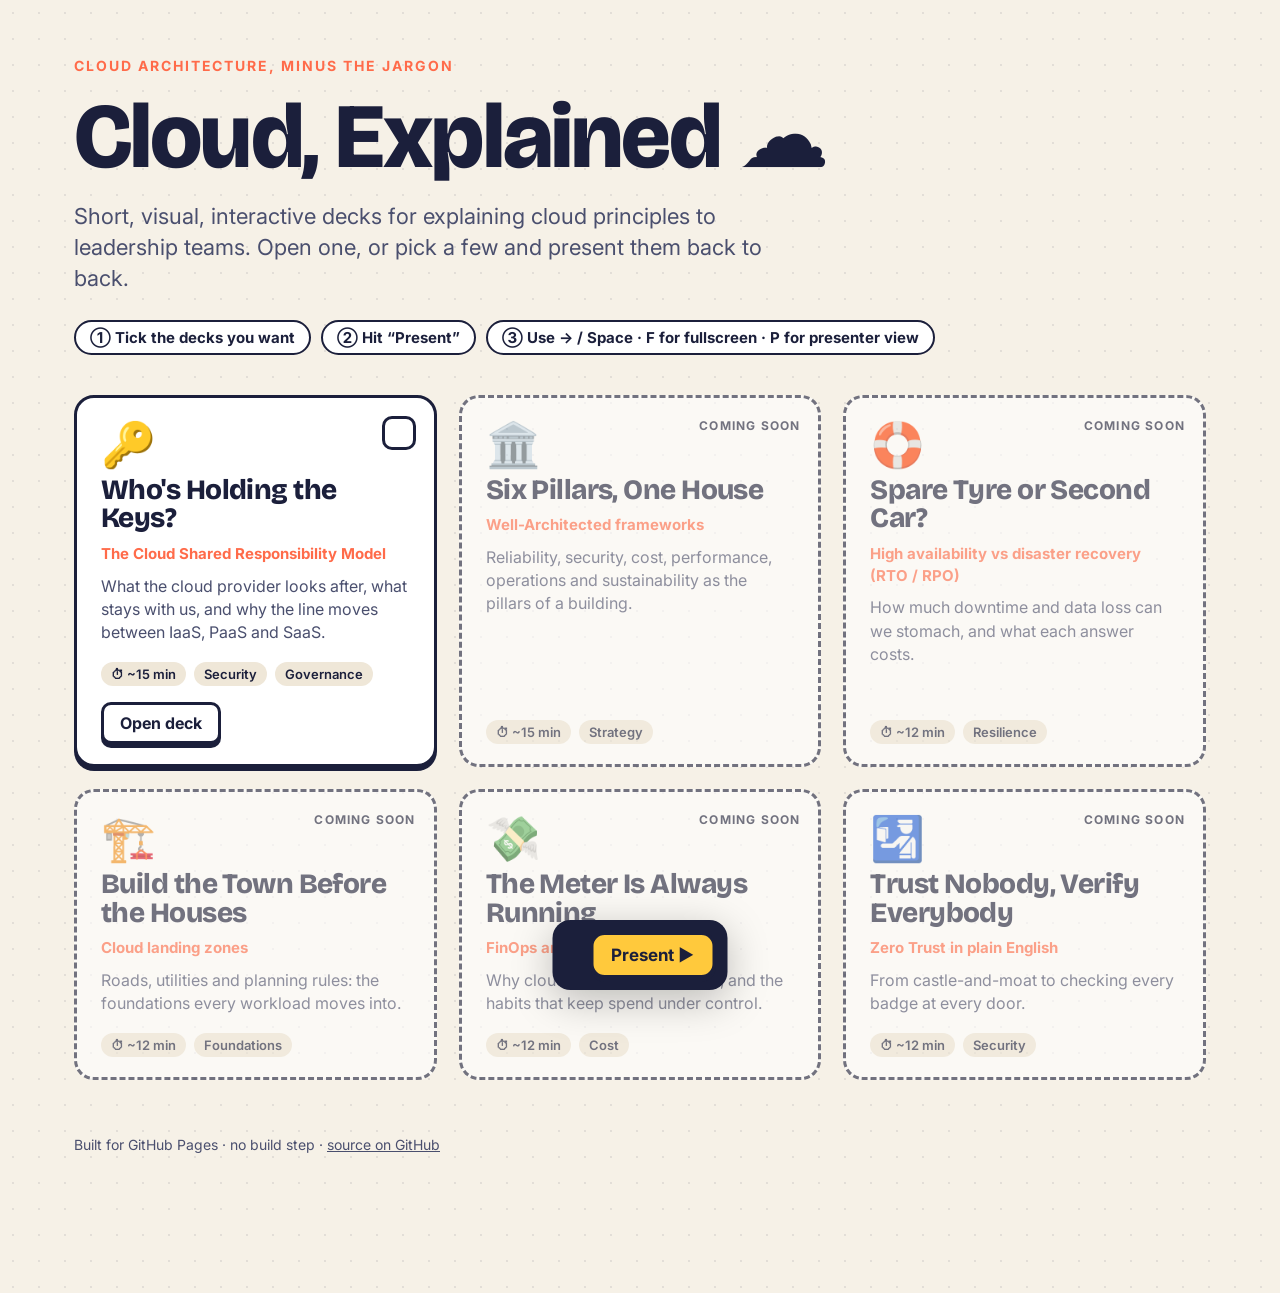
==== index.html @ dbbfcd2d "Add slide engine, deck picker and Shared Responsibility deck - Shared engine: 1600x900 scaled stage," ====
<!DOCTYPE html>
<html lang="en-GB">
<head>
  <meta charset="utf-8">
  <meta name="viewport" content="width=device-width, initial-scale=1">
  <title>Cloud, Explained · interactive decks for leadership</title>
  <meta name="description" content="Interactive, visual slide decks that explain core cloud architecture concepts to leadership and non-technical stakeholders.">
  <link rel="icon" href="data:image/svg+xml,<svg xmlns='http://www.w3.org/2000/svg' viewBox='0 0 100 100'><text y='.9em' font-size='90'>☁️</text></svg>">
  <link rel="stylesheet" href="assets/engine.css">
  <style>
    html, body { overflow: auto; background: var(--paper); height: auto; min-height: 100%; }
    body {
      background-image: radial-gradient(rgba(27,31,59,.09) 1.2px, transparent 1.2px);
      background-size: 26px 26px;
    }
    .wrap { max-width: 1180px; margin: 0 auto; padding: 56px 24px 140px; }
    header .kicker { font-size: 14px; }
    header h1 { font-size: clamp(48px, 8vw, 92px); }
    header h1 .cloud { display: inline-block; animation: bob 4s ease-in-out infinite; }
    @keyframes bob { 50% { transform: translateY(-8px) rotate(-3deg); } }
    header p { font-size: clamp(18px, 2.2vw, 22px); color: var(--ink-soft); max-width: 720px; margin: 18px 0 0; }
    .how { display: flex; flex-wrap: wrap; gap: 10px; margin: 26px 0 40px; }
    .how .pill { font-size: 15px; padding: 6px 14px; border-width: 2px; }

    .grid { display: grid; grid-template-columns: repeat(auto-fill, minmax(320px, 1fr)); gap: 22px; }
    .deck-card {
      position: relative;
      background: #fff;
      border: 3px solid var(--ink);
      border-radius: 20px;
      box-shadow: 0 4px 0 var(--ink);
      padding: 24px 24px 20px;
      display: flex; flex-direction: column; gap: 10px;
      transition: transform .15s var(--ease), box-shadow .15s var(--ease), background .2s;
      cursor: pointer;
    }
    .deck-card:hover { transform: translateY(-3px); box-shadow: 0 7px 0 var(--ink); }
    .deck-card.is-selected { background: #fff8de; }
    .deck-card.is-soon { cursor: default; opacity: .6; box-shadow: none; border-style: dashed; }
    .deck-card.is-soon:hover { transform: none; }
    .deck-card .icon { font-size: 44px; line-height: 1; }
    .deck-card h2 { font-size: 28px; margin: 0; }
    .deck-card .sub { font-weight: 700; color: var(--customer); font-size: 15px; margin: 0; }
    .deck-card p { font-size: 16px; margin: 0; color: var(--ink-soft); line-height: 1.45; }
    .deck-card .meta { display: flex; gap: 8px; flex-wrap: wrap; margin-top: auto; padding-top: 8px; font-size: 13px; font-weight: 600; }
    .deck-card .meta span { background: var(--paper-2); border-radius: 999px; padding: 4px 10px; }
    .deck-card .actions { display: flex; gap: 10px; align-items: center; margin-top: 6px; }
    .deck-card .btn { font-size: 16px; padding: 8px 16px; border-radius: 10px; text-decoration: none; }
    .check {
      position: absolute; top: 18px; right: 18px;
      width: 34px; height: 34px; border-radius: 10px;
      border: 3px solid var(--ink); background: #fff;
      display: grid; place-items: center; font-weight: 800; font-size: 16px;
    }
    .is-selected .check { background: var(--ink); color: var(--sun); }
    .soon-tag { position: absolute; top: 20px; right: 18px; font-size: 12px; font-weight: 700; letter-spacing: .1em; text-transform: uppercase; }

    .tray {
      position: fixed; left: 50%; bottom: 22px; transform: translate(-50%, 160%);
      transition: transform .35s var(--ease);
      background: var(--ink); color: var(--paper);
      border-radius: 18px; padding: 12px 12px 12px 22px;
      display: flex; gap: 16px; align-items: center;
      box-shadow: 0 10px 40px rgba(0,0,0,.25);
      max-width: calc(100vw - 24px);
    }
    .tray.is-visible { transform: translate(-50%, 0); }
    .tray .order { font-size: 15px; color: #c9cbe0; overflow: hidden; text-overflow: ellipsis; white-space: nowrap; }
    .tray .btn { font-size: 17px; padding: 10px 18px; background: var(--sun); white-space: nowrap; }
    footer { margin-top: 56px; font-size: 14px; color: var(--ink-soft); }
    footer a { color: inherit; }
  </style>
</head>
<body>
  <div class="wrap">
    <header>
      <p class="kicker">Cloud architecture, minus the jargon</p>
      <h1>Cloud, Explained <span class="cloud">☁️</span></h1>
      <p>Short, visual, interactive decks for explaining cloud principles to leadership teams. Open one, or pick a few and present them back to back.</p>
      <div class="how">
        <span class="pill">① Tick the decks you want</span>
        <span class="pill">② Hit “Present”</span>
        <span class="pill">③ Use → / Space · F for fullscreen · P for presenter view</span>
      </div>
    </header>

    <main class="grid" id="grid" aria-label="Available decks"></main>

    <footer>
      Built for GitHub Pages · no build step · <a href="https://github.com/davidjhole/cloud-explained">source on GitHub</a>
    </footer>
  </div>

  <div class="tray" id="tray" aria-live="polite">
    <span class="order" id="order"></span>
    <button class="btn" id="present" type="button">Present ▶</button>
  </div>

  <script src="decks/registry.js"></script>
  <script>
    (function () {
      const decks = window.CE_DECKS || [];
      const grid = document.getElementById("grid");
      const tray = document.getElementById("tray");
      const order = document.getElementById("order");
      const selected = []; // keeps click order = presentation order

      decks.forEach((d) => {
        const ready = d.status === "ready";
        const card = document.createElement("article");
        card.className = "deck-card" + (ready ? "" : " is-soon");
        card.dataset.id = d.id;
        card.innerHTML = `
          ${ready ? `<span class="check" aria-hidden="true"></span>` : `<span class="soon-tag">Coming soon</span>`}
          <div class="icon" aria-hidden="true">${d.icon}</div>
          <h2>${d.title}</h2>
          <p class="sub">${d.subtitle}</p>
          <p>${d.blurb}</p>
          <div class="meta"><span>⏱ ~${d.minutes} min</span>${d.tags.map((t) => `<span>${t}</span>`).join("")}</div>
          ${ready ? `<div class="actions"><a class="btn" href="${d.path}">Open deck</a></div>` : ""}`;
        if (ready) {
          card.tabIndex = 0;
          card.setAttribute("role", "checkbox");
          card.setAttribute("aria-checked", "false");
          card.addEventListener("click", (e) => { if (!e.target.closest("a")) toggle(d.id); });
          card.addEventListener("keydown", (e) => { if (e.key === " " || e.key === "Enter") { e.preventDefault(); toggle(d.id); } });
        }
        grid.appendChild(card);
      });

      function toggle(id) {
        const i = selected.indexOf(id);
        if (i >= 0) selected.splice(i, 1); else selected.push(id);
        render();
      }

      function render() {
        grid.querySelectorAll(".deck-card").forEach((c) => {
          const pos = selected.indexOf(c.dataset.id);
          c.classList.toggle("is-selected", pos >= 0);
          c.setAttribute("aria-checked", String(pos >= 0));
          const chk = c.querySelector(".check");
          if (chk) chk.textContent = pos >= 0 ? pos + 1 : "";
        });
        tray.classList.toggle("is-visible", selected.length > 0);
        order.textContent = selected.map((id, i) => `${i + 1}. ${decks.find((d) => d.id === id).title}`).join("  ·  ");
      }

      document.getElementById("present").addEventListener("click", () => {
        if (!selected.length) return;
        const first = decks.find((d) => d.id === selected[0]);
        location.href = `${first.path}?playlist=${encodeURIComponent(selected.join(","))}`;
      });
    })();
  </script>
</body>
</html>
---- assets/engine.css ----
/* ==========================================================================
   cloud-explained — shared slide engine styles
   Every deck links this file. Deck-specific styles live in the deck folder.
   ========================================================================== */

@import url("https://fonts.googleapis.com/css2?family=Bricolage+Grotesque:opsz,wght@12..96,500;12..96,700;12..96,800&family=Inter:wght@400;500;600;700&display=swap");

:root {
  /* Palette — keep meaning consistent across ALL decks */
  --paper: #f6f1e7;
  --paper-2: #efe7d8;
  --ink: #1b1f3b;
  --ink-soft: #4a4f6e;
  --line: #d9cfbd;

  --provider: #2d6bff;      /* the cloud provider's responsibility */
  --provider-soft: #dfe8ff;
  --customer: #ff6b4a;      /* your / the customer's responsibility */
  --customer-soft: #ffe3dc;
  --shared: #8b5cf6;        /* shared responsibility */
  --shared-soft: #ece4ff;

  --sun: #ffc93c;           /* highlight / emphasis */
  --good: #1faf7a;
  --bad: #e5484d;

  --font-display: "Bricolage Grotesque", "Segoe UI", system-ui, sans-serif;
  --font-body: "Inter", "Segoe UI", system-ui, sans-serif;

  --radius: 22px;
  --shadow: 0 2px 0 var(--ink), 0 10px 30px rgba(27, 31, 59, 0.08);
  --ease: cubic-bezier(0.2, 0.8, 0.2, 1);

  /* Logical stage size — slides are authored at 1600×900 and scaled to fit */
  --stage-w: 1600px;
  --stage-h: 900px;
}

* { box-sizing: border-box; }

html, body {
  margin: 0;
  height: 100%;
  background: var(--ink);
  color: var(--ink);
  font-family: var(--font-body);
  overflow: hidden;
  -webkit-font-smoothing: antialiased;
}

/* ---------- Stage & slides ---------- */

.ce-viewport {
  position: fixed;
  inset: 0;
  display: grid;
  place-items: center;
}

.deck {
  position: relative;
  width: var(--stage-w);
  height: var(--stage-h);
  transform-origin: center center;
  background: var(--paper);
  border-radius: 6px;
  overflow: hidden;
  /* subtle dotted "whiteboard" texture */
  background-image: radial-gradient(rgba(27, 31, 59, 0.09) 1.2px, transparent 1.2px);
  background-size: 26px 26px;
}

.slide {
  position: absolute;
  inset: 0;
  padding: 80px 110px 90px;
  display: flex;
  flex-direction: column;
  opacity: 0;
  visibility: hidden;
  transform: translateX(40px);
  transition: opacity 0.45s var(--ease), transform 0.45s var(--ease), visibility 0.45s;
}
.slide.is-active { opacity: 1; visibility: visible; transform: none; }
.slide.is-past { transform: translateX(-40px); }

.slide.center { justify-content: center; align-items: center; text-align: center; }
.slide.dark { background: var(--ink); color: var(--paper); }
.slide.dark .kicker { color: var(--sun); }

/* Speaker notes are never shown on the slide itself */
.slide aside.notes { display: none; }

/* ---------- Typography ---------- */

.kicker {
  font-family: var(--font-body);
  font-weight: 700;
  font-size: 20px;
  letter-spacing: 0.14em;
  text-transform: uppercase;
  color: var(--customer);
  margin: 0 0 14px;
}

h1, h2, h3 { font-family: var(--font-display); margin: 0; line-height: 1.02; letter-spacing: -0.02em; }
h1 { font-size: 112px; font-weight: 800; }
h2 { font-size: 68px; font-weight: 800; margin-bottom: 26px; }
h3 { font-size: 34px; font-weight: 700; }

p, li { font-size: 28px; line-height: 1.4; }
.lead { font-size: 36px; line-height: 1.35; color: var(--ink-soft); max-width: 1150px; }
.dark .lead { color: #c9cbe0; }
.small { font-size: 20px; color: var(--ink-soft); }

.hl { background: linear-gradient(transparent 58%, var(--sun) 58%); padding: 0 4px; }
.c-provider { color: var(--provider); }
.c-customer { color: var(--customer); }
.c-shared { color: var(--shared); }

/* ---------- Common building blocks ---------- */

.card {
  background: #fff;
  border: 3px solid var(--ink);
  border-radius: var(--radius);
  box-shadow: var(--shadow);
  padding: 28px 30px;
}

.pill {
  display: inline-flex;
  align-items: center;
  gap: 10px;
  padding: 8px 18px;
  border-radius: 999px;
  border: 3px solid var(--ink);
  font-weight: 700;
  font-size: 20px;
  background: #fff;
}
.pill .dot { width: 16px; height: 16px; border-radius: 50%; }

.btn {
  font: inherit;
  font-weight: 700;
  font-size: 24px;
  padding: 14px 28px;
  border-radius: 14px;
  border: 3px solid var(--ink);
  background: #fff;
  color: var(--ink);
  cursor: pointer;
  box-shadow: 0 4px 0 var(--ink);
  transition: transform 0.12s var(--ease), box-shadow 0.12s var(--ease), background 0.2s;
}
.btn:hover { transform: translateY(-2px); box-shadow: 0 6px 0 var(--ink); }
.btn:active { transform: translateY(3px); box-shadow: 0 1px 0 var(--ink); }
.btn.is-on { background: var(--ink); color: var(--paper); }
.btn:focus-visible { outline: 4px solid var(--sun); outline-offset: 3px; }

/* ---------- Step-by-step reveals ----------
   Add class="step" to anything that should appear on the next key press.
   Optional data-step="n" controls order (default: document order). */

.step { opacity: 0; transform: translateY(18px); transition: opacity 0.4s var(--ease), transform 0.4s var(--ease); }
.step.is-shown { opacity: 1; transform: none; }

/* ---------- Engine chrome ---------- */

.ce-progress {
  position: fixed;
  left: 0; bottom: 0;
  height: 6px;
  background: var(--sun);
  transition: width 0.4s var(--ease);
  z-index: 20;
}

.ce-controls {
  position: fixed;
  right: 18px; bottom: 18px;
  display: flex;
  gap: 8px;
  align-items: center;
  z-index: 20;
  font-family: var(--font-body);
  color: #fff;
  opacity: 0.35;
  transition: opacity 0.2s;
}
.ce-controls:hover, .ce-controls:focus-within { opacity: 1; }
.ce-controls button, .ce-controls a {
  font: inherit;
  font-size: 15px;
  font-weight: 600;
  background: rgba(27, 31, 59, 0.85);
  color: #fff;
  border: 1px solid rgba(255, 255, 255, 0.25);
  border-radius: 10px;
  padding: 8px 12px;
  cursor: pointer;
  text-decoration: none;
}
.ce-controls .ce-count { font-size: 14px; font-weight: 600; padding: 8px 10px; color: #fff; background: rgba(27, 31, 59, 0.85); border-radius: 10px; }

.ce-notes {
  position: fixed;
  left: 50%; bottom: 24px;
  transform: translateX(-50%);
  width: min(900px, 92vw);
  max-height: 34vh;
  overflow: auto;
  background: rgba(27, 31, 59, 0.95);
  color: #f1f1f7;
  border: 1px solid rgba(255, 255, 255, 0.2);
  border-radius: 14px;
  padding: 18px 22px;
  font-size: 17px;
  line-height: 1.5;
  z-index: 30;
  display: none;
}
.ce-notes.is-open { display: block; }
.ce-notes h4 { margin: 0 0 6px; font-size: 13px; letter-spacing: 0.12em; text-transform: uppercase; color: var(--sun); display: flex; justify-content: space-between; }
.ce-notes p, .ce-notes li { font-size: 17px; margin: 0 0 8px; }

.ce-help {
  position: fixed;
  inset: 0;
  background: rgba(10, 12, 28, 0.7);
  display: none;
  place-items: center;
  z-index: 40;
}
.ce-help.is-open { display: grid; }
.ce-help .panel {
  background: var(--paper);
  border: 3px solid var(--ink);
  border-radius: 18px;
  padding: 28px 34px;
  min-width: 420px;
  font-size: 17px;
}
.ce-help h3 { font-size: 26px; margin-bottom: 14px; }
.ce-help table { border-collapse: collapse; }
.ce-help td { padding: 5px 14px 5px 0; }
.ce-help kbd {
  font-family: ui-monospace, monospace;
  background: #fff;
  border: 2px solid var(--ink);
  border-bottom-width: 4px;
  border-radius: 7px;
  padding: 1px 8px;
  font-size: 15px;
}

/* Overview grid (press O) */
body.ce-overview { overflow: auto; }
body.ce-overview .ce-viewport { position: static; display: block; padding: 30px; }
body.ce-overview .deck {
  transform: none !important;
  width: 100%; height: auto;
  background: transparent;
  display: grid;
  grid-template-columns: repeat(auto-fill, minmax(320px, 1fr));
  gap: 22px;
  overflow: visible;
}
body.ce-overview .slide {
  position: relative;
  inset: auto;
  opacity: 1; visibility: visible; transform: none;
  width: 1600px; height: 900px;
  zoom: 0.2;
  background-color: var(--paper);
  border-radius: 30px;
  cursor: pointer;
  outline: 10px solid transparent;
}
body.ce-overview .slide.dark { background-color: var(--ink); }
body.ce-overview .slide.is-active { outline-color: var(--sun); }
body.ce-overview .step { opacity: 1; transform: none; }

/* Playlist "up next" */
.ce-next {
  position: fixed;
  left: 50%; top: 22px;
  transform: translate(-50%, -200%);
  visibility: hidden;
  transition: transform 0.4s var(--ease), visibility 0.4s;
  z-index: 25;
  background: var(--sun);
  color: var(--ink);
  border: 3px solid var(--ink);
  border-radius: 999px;
  padding: 10px 22px;
  font-weight: 700;
  font-size: 17px;
  text-decoration: none;
  box-shadow: 0 4px 0 var(--ink);
}
.ce-next.is-visible { transform: translate(-50%, 0); visibility: visible; }

/* Presenter mode: timer badge */
.ce-timer {
  position: fixed;
  left: 18px; bottom: 18px;
  z-index: 20;
  font: 600 18px/1 ui-monospace, monospace;
  color: #fff;
  background: rgba(27, 31, 59, 0.85);
  padding: 8px 12px;
  border-radius: 10px;
  display: none;
}
body.ce-presenter .ce-timer { display: block; }

@media (prefers-reduced-motion: reduce) {
  .slide, .step, .ce-progress { transition: none !important; }
}

@media print {
  html, body { background: #fff; overflow: visible; height: auto; }
  .ce-controls, .ce-progress, .ce-notes, .ce-help, .ce-next, .ce-timer { display: none !important; }
  .ce-viewport { position: static; display: block; }
  .deck { transform: none !important; height: auto; background-image: none; }
  .slide { position: relative; opacity: 1; visibility: visible; transform: none; height: 900px; page-break-after: always; }
  .step { opacity: 1; transform: none; }
}
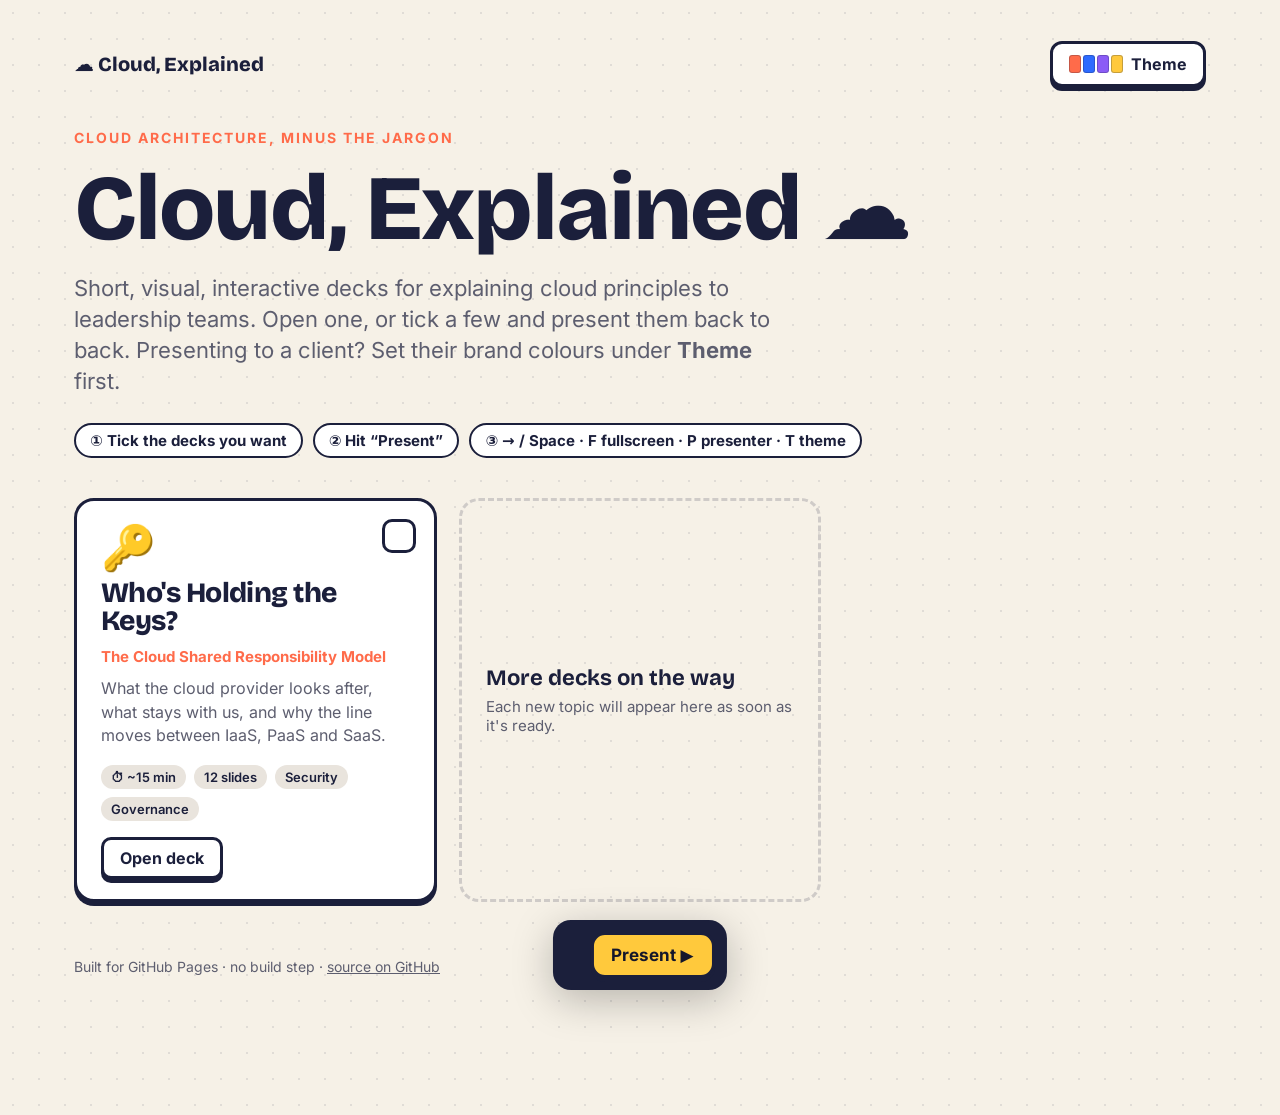
==== commit 1f2d77ec: "Add theme system with client branding, self-hosted fonts, deck-only home page - assets/themes.js pre" ====
--- a/index.html
+++ b/index.html
@@ -6,14 +6,25 @@
   <title>Cloud, Explained · interactive decks for leadership</title>
   <meta name="description" content="Interactive, visual slide decks that explain core cloud architecture concepts to leadership and non-technical stakeholders.">
   <link rel="icon" href="data:image/svg+xml,<svg xmlns='http://www.w3.org/2000/svg' viewBox='0 0 100 100'><text y='.9em' font-size='90'>☁️</text></svg>">
+  <script src="assets/themes.js"></script>
+  <script src="assets/theme.js"></script>
   <link rel="stylesheet" href="assets/engine.css">
   <style>
-    html, body { overflow: auto; background: var(--paper); height: auto; min-height: 100%; }
+    html, body { overflow: auto; background-color: var(--paper); height: auto; min-height: 100%; }
     body {
-      background-image: radial-gradient(rgba(27,31,59,.09) 1.2px, transparent 1.2px);
+      background-image: radial-gradient(var(--dot) 1.2px, transparent 1.2px);
       background-size: 26px 26px;
+      transition: background-color .3s;
     }
-    .wrap { max-width: 1180px; margin: 0 auto; padding: 56px 24px 140px; }
+    .wrap { max-width: 1180px; margin: 0 auto; padding: 40px 24px 140px; }
+    .topbar { display: flex; justify-content: space-between; align-items: center; gap: 16px; margin-bottom: 40px; min-height: 48px; }
+    .brand { font-family: var(--font-display); font-weight: 800; font-size: 20px; display: flex; align-items: center; gap: 10px; }
+    .client { display: flex; align-items: center; gap: 12px; margin-left: auto; }
+    .client .ce-client-logo { position: static; max-height: 40px; }
+    .theme-btn { font-size: 16px; padding: 10px 16px; border-radius: 12px; display: inline-flex; gap: 8px; align-items: center; }
+    .theme-btn .sw { display: inline-flex; gap: 2px; }
+    .theme-btn .sw i { width: 12px; height: 18px; border-radius: 3px; border: 1px solid rgba(var(--ink-rgb), .25); }
+
     header .kicker { font-size: 14px; }
     header h1 { font-size: clamp(48px, 8vw, 92px); }
     header h1 .cloud { display: inline-block; animation: bob 4s ease-in-out infinite; }
@@ -25,7 +36,7 @@
     .grid { display: grid; grid-template-columns: repeat(auto-fill, minmax(320px, 1fr)); gap: 22px; }
     .deck-card {
       position: relative;
-      background: #fff;
+      background: var(--surface);
       border: 3px solid var(--ink);
       border-radius: 20px;
       box-shadow: 0 4px 0 var(--ink);
@@ -35,9 +46,8 @@
       cursor: pointer;
     }
     .deck-card:hover { transform: translateY(-3px); box-shadow: 0 7px 0 var(--ink); }
-    .deck-card.is-selected { background: #fff8de; }
-    .deck-card.is-soon { cursor: default; opacity: .6; box-shadow: none; border-style: dashed; }
-    .deck-card.is-soon:hover { transform: none; }
+    .deck-card:focus-visible { outline: 4px solid var(--sun); outline-offset: 4px; }
+    .deck-card.is-selected { background: var(--sun-soft); }
     .deck-card .icon { font-size: 44px; line-height: 1; }
     .deck-card h2 { font-size: 28px; margin: 0; }
     .deck-card .sub { font-weight: 700; color: var(--customer); font-size: 15px; margin: 0; }
@@ -49,38 +59,52 @@
     .check {
       position: absolute; top: 18px; right: 18px;
       width: 34px; height: 34px; border-radius: 10px;
-      border: 3px solid var(--ink); background: #fff;
+      border: 3px solid var(--ink); background: var(--surface);
       display: grid; place-items: center; font-weight: 800; font-size: 16px;
     }
     .is-selected .check { background: var(--ink); color: var(--sun); }
-    .soon-tag { position: absolute; top: 20px; right: 18px; font-size: 12px; font-weight: 700; letter-spacing: .1em; text-transform: uppercase; }
+    .more {
+      border: 3px dashed var(--line); border-radius: 20px; padding: 24px;
+      display: flex; flex-direction: column; justify-content: center; gap: 6px;
+      color: var(--ink-soft); font-size: 15px;
+    }
+    .more b { font-family: var(--font-display); font-size: 22px; color: var(--ink); }
 
     .tray {
       position: fixed; left: 50%; bottom: 22px; transform: translate(-50%, 160%);
       transition: transform .35s var(--ease);
-      background: var(--ink); color: var(--paper);
+      background: var(--deep); color: var(--on-deep);
       border-radius: 18px; padding: 12px 12px 12px 22px;
       display: flex; gap: 16px; align-items: center;
       box-shadow: 0 10px 40px rgba(0,0,0,.25);
       max-width: calc(100vw - 24px);
     }
     .tray.is-visible { transform: translate(-50%, 0); }
-    .tray .order { font-size: 15px; color: #c9cbe0; overflow: hidden; text-overflow: ellipsis; white-space: nowrap; }
-    .tray .btn { font-size: 17px; padding: 10px 18px; background: var(--sun); white-space: nowrap; }
+    .tray .order { font-size: 15px; color: var(--on-deep-soft); overflow: hidden; text-overflow: ellipsis; white-space: nowrap; }
+    .tray .btn { font-size: 17px; padding: 10px 18px; background: var(--sun); color: var(--on-sun); white-space: nowrap; }
     footer { margin-top: 56px; font-size: 14px; color: var(--ink-soft); }
     footer a { color: inherit; }
   </style>
 </head>
 <body>
   <div class="wrap">
+    <div class="topbar">
+      <div class="brand">☁️ Cloud, Explained</div>
+      <div class="client" data-logo-slot></div>
+      <button class="btn theme-btn" id="theme-btn" type="button" title="Theme & client colours (T)">
+        <span class="sw" aria-hidden="true"><i style="background:var(--customer)"></i><i style="background:var(--provider)"></i><i style="background:var(--shared)"></i><i style="background:var(--sun)"></i></span>
+        Theme
+      </button>
+    </div>
+
     <header>
       <p class="kicker">Cloud architecture, minus the jargon</p>
       <h1>Cloud, Explained <span class="cloud">☁️</span></h1>
-      <p>Short, visual, interactive decks for explaining cloud principles to leadership teams. Open one, or pick a few and present them back to back.</p>
+      <p>Short, visual, interactive decks for explaining cloud principles to leadership teams. Open one, or tick a few and present them back to back. Presenting to a client? Set their brand colours under <b>Theme</b> first.</p>
       <div class="how">
         <span class="pill">① Tick the decks you want</span>
         <span class="pill">② Hit “Present”</span>
-        <span class="pill">③ Use → / Space · F for fullscreen · P for presenter view</span>
+        <span class="pill">③ → / Space · F fullscreen · P presenter · T theme</span>
       </div>
     </header>
 
@@ -103,30 +127,32 @@
       const grid = document.getElementById("grid");
       const tray = document.getElementById("tray");
       const order = document.getElementById("order");
-      const selected = []; // keeps click order = presentation order
+      const selected = []; // click order = presentation order
 
       decks.forEach((d) => {
-        const ready = d.status === "ready";
         const card = document.createElement("article");
-        card.className = "deck-card" + (ready ? "" : " is-soon");
+        card.className = "deck-card";
         card.dataset.id = d.id;
+        card.tabIndex = 0;
+        card.setAttribute("role", "checkbox");
+        card.setAttribute("aria-checked", "false");
         card.innerHTML = `
-          ${ready ? `<span class="check" aria-hidden="true"></span>` : `<span class="soon-tag">Coming soon</span>`}
+          <span class="check" aria-hidden="true"></span>
           <div class="icon" aria-hidden="true">${d.icon}</div>
           <h2>${d.title}</h2>
           <p class="sub">${d.subtitle}</p>
           <p>${d.blurb}</p>
-          <div class="meta"><span>⏱ ~${d.minutes} min</span>${d.tags.map((t) => `<span>${t}</span>`).join("")}</div>
-          ${ready ? `<div class="actions"><a class="btn" href="${d.path}">Open deck</a></div>` : ""}`;
-        if (ready) {
-          card.tabIndex = 0;
-          card.setAttribute("role", "checkbox");
-          card.setAttribute("aria-checked", "false");
-          card.addEventListener("click", (e) => { if (!e.target.closest("a")) toggle(d.id); });
-          card.addEventListener("keydown", (e) => { if (e.key === " " || e.key === "Enter") { e.preventDefault(); toggle(d.id); } });
-        }
+          <div class="meta"><span>⏱ ~${d.minutes} min</span>${d.slides ? `<span>${d.slides} slides</span>` : ""}${(d.tags || []).map((t) => `<span>${t}</span>`).join("")}</div>
+          <div class="actions"><a class="btn" href="${d.path}">Open deck</a></div>`;
+        card.addEventListener("click", (e) => { if (!e.target.closest("a")) toggle(d.id); });
+        card.addEventListener("keydown", (e) => { if (e.key === " " || e.key === "Enter") { e.preventDefault(); toggle(d.id); } });
         grid.appendChild(card);
       });
+
+      const more = document.createElement("div");
+      more.className = "more";
+      more.innerHTML = `<b>More decks on the way</b>Each new topic will appear here as soon as it's ready.`;
+      grid.appendChild(more);
 
       function toggle(id) {
         const i = selected.indexOf(id);
@@ -139,8 +165,7 @@
           const pos = selected.indexOf(c.dataset.id);
           c.classList.toggle("is-selected", pos >= 0);
           c.setAttribute("aria-checked", String(pos >= 0));
-          const chk = c.querySelector(".check");
-          if (chk) chk.textContent = pos >= 0 ? pos + 1 : "";
+          c.querySelector(".check").textContent = pos >= 0 ? pos + 1 : "";
         });
         tray.classList.toggle("is-visible", selected.length > 0);
         order.textContent = selected.map((id, i) => `${i + 1}. ${decks.find((d) => d.id === id).title}`).join("  ·  ");
@@ -151,6 +176,11 @@
         const first = decks.find((d) => d.id === selected[0]);
         location.href = `${first.path}?playlist=${encodeURIComponent(selected.join(","))}`;
       });
+
+      document.getElementById("theme-btn").addEventListener("click", () => window.CETheme.open());
+      document.addEventListener("keydown", (e) => {
+        if ((e.key === "t" || e.key === "T") && !e.target.matches("input, textarea") && !e.metaKey && !e.ctrlKey) window.CETheme.toggle();
+      });
     })();
   </script>
 </body>
--- a/assets/engine.css
+++ b/assets/engine.css
@@ -1,34 +1,67 @@
 /* ==========================================================================
-   cloud-explained — shared slide engine styles
+   cloud-explained — shared design system + slide engine styles
    Every deck links this file. Deck-specific styles live in the deck folder.
+
+   COLOUR RULE: never hard-code a colour in a deck. Use the theme tokens below
+   (set at runtime by assets/theme.js from assets/themes.js). See CLAUDE.md.
    ========================================================================== */
 
-@import url("https://fonts.googleapis.com/css2?family=Bricolage+Grotesque:opsz,wght@12..96,500;12..96,700;12..96,800&family=Inter:wght@400;500;600;700&display=swap");
+/* Self-hosted fonts (SIL OFL, see assets/fonts/LICENSE.txt) */
+@font-face { font-family: "Bricolage Grotesque"; font-weight: 500; font-display: swap; src: url("fonts/bricolage-grotesque-latin-500-normal.woff2") format("woff2"); }
+@font-face { font-family: "Bricolage Grotesque"; font-weight: 700; font-display: swap; src: url("fonts/bricolage-grotesque-latin-700-normal.woff2") format("woff2"); }
+@font-face { font-family: "Bricolage Grotesque"; font-weight: 800; font-display: swap; src: url("fonts/bricolage-grotesque-latin-800-normal.woff2") format("woff2"); }
+@font-face { font-family: "Inter"; font-weight: 400; font-display: swap; src: url("fonts/inter-latin-400-normal.woff2") format("woff2"); }
+@font-face { font-family: "Inter"; font-weight: 500; font-display: swap; src: url("fonts/inter-latin-500-normal.woff2") format("woff2"); }
+@font-face { font-family: "Inter"; font-weight: 600; font-display: swap; src: url("fonts/inter-latin-600-normal.woff2") format("woff2"); }
+@font-face { font-family: "Inter"; font-weight: 700; font-display: swap; src: url("fonts/inter-latin-700-normal.woff2") format("woff2"); }
 
 :root {
-  /* Palette — keep meaning consistent across ALL decks */
+  /* ---- Theme tokens: fallbacks only. assets/theme.js overrides these. ---- */
   --paper: #f6f1e7;
-  --paper-2: #efe7d8;
+  --surface: #ffffff;
   --ink: #1b1f3b;
-  --ink-soft: #4a4f6e;
-  --line: #d9cfbd;
-
-  --provider: #2d6bff;      /* the cloud provider's responsibility */
-  --provider-soft: #dfe8ff;
-  --customer: #ff6b4a;      /* your / the customer's responsibility */
-  --customer-soft: #ffe3dc;
+  --customer: #ff6b4a;      /* us / the client — client's PRIMARY brand colour */
+  --provider: #2d6bff;      /* the cloud provider — SECONDARY colour */
   --shared: #8b5cf6;        /* shared responsibility */
-  --shared-soft: #ece4ff;
-
   --sun: #ffc93c;           /* highlight / emphasis */
   --good: #1faf7a;
   --bad: #e5484d;
 
+  /* ---- Derived tokens (also set by theme.js; fallbacks here) ---- */
+  --paper-2: #efe7d8;
+  --line: #d9cfbd;
+  --dot: #ddd6cb;
+  --ink-soft: #4a4f6e;
+  --ink-faint: #8a8c99;
+  --deep: #1b1f3b;          /* background of .dark statement slides */
+  --deep-2: #262b52;        /* cards on .dark slides */
+  --on-deep: #f6f1e7;
+  --on-deep-soft: #c9cbe0;
+  --on-ink: #f6f1e7;        /* text on ink-filled elements (selected buttons, etc.) */
+  --on-ink-soft: #c9cbe0;
+  --customer-soft: #ffe3dc;
+  --provider-soft: #dfe8ff;
+  --shared-soft: #ece4ff;
+  --sun-soft: #fff3cc;
+  --good-soft: #e9f8f1;
+  --customer-deep: #d1583d;
+  --provider-deep: #2558d1;
+  --shared-deep: #724bca;
+  --shared-light: #ad8df8;
+  --on-customer: #ffffff;
+  --on-provider: #ffffff;
+  --on-shared: #ffffff;
+  --on-sun: #14162b;
+  --on-good: #ffffff;
+  --on-bad: #ffffff;
+  --ink-rgb: 27, 31, 59;
+
+  /* ---- Type, shape, motion ---- */
   --font-display: "Bricolage Grotesque", "Segoe UI", system-ui, sans-serif;
   --font-body: "Inter", "Segoe UI", system-ui, sans-serif;
-
   --radius: 22px;
-  --shadow: 0 2px 0 var(--ink), 0 10px 30px rgba(27, 31, 59, 0.08);
+  --border: 3px solid var(--ink);
+  --shadow: 0 2px 0 var(--ink), 0 10px 30px rgba(var(--ink-rgb), 0.08);
   --ease: cubic-bezier(0.2, 0.8, 0.2, 1);
 
   /* Logical stage size — slides are authored at 1600×900 and scaled to fit */
@@ -41,7 +74,7 @@
 html, body {
   margin: 0;
   height: 100%;
-  background: var(--ink);
+  background: #0d0f1c; /* letterbox around the stage — deliberately theme-independent */
   color: var(--ink);
   font-family: var(--font-body);
   overflow: hidden;
@@ -50,24 +83,19 @@
 
 /* ---------- Stage & slides ---------- */
 
-.ce-viewport {
-  position: fixed;
-  inset: 0;
-  display: grid;
-  place-items: center;
-}
+.ce-viewport { position: fixed; inset: 0; display: grid; place-items: center; }
 
 .deck {
   position: relative;
   width: var(--stage-w);
   height: var(--stage-h);
   transform-origin: center center;
-  background: var(--paper);
+  background-color: var(--paper);
   border-radius: 6px;
   overflow: hidden;
-  /* subtle dotted "whiteboard" texture */
-  background-image: radial-gradient(rgba(27, 31, 59, 0.09) 1.2px, transparent 1.2px);
+  background-image: radial-gradient(var(--dot) 1.2px, transparent 1.2px);
   background-size: 26px 26px;
+  transition: background-color 0.3s;
 }
 
 .slide {
@@ -85,11 +113,23 @@
 .slide.is-past { transform: translateX(-40px); }
 
 .slide.center { justify-content: center; align-items: center; text-align: center; }
-.slide.dark { background: var(--ink); color: var(--paper); }
+.slide.dark { background: var(--deep); color: var(--on-deep); }
 .slide.dark .kicker { color: var(--sun); }
 
-/* Speaker notes are never shown on the slide itself */
 .slide aside.notes { display: none; }
+
+/* Client logo (set in the theme panel). Keep the bottom-left 200×70px of every slide clear. */
+.ce-client-logo {
+  position: absolute;
+  left: 34px; bottom: 22px;
+  max-width: 180px; max-height: 46px;
+  object-fit: contain;
+  z-index: 5;
+  pointer-events: none;
+}
+/* On dark themes, sit the logo on a light plate so dark logos stay visible */
+[data-theme-scheme="dark"] .ce-client-logo,
+.deck.on-dark .ce-client-logo { background: #fff; padding: 6px 10px; border-radius: 10px; }
 
 /* ---------- Typography ---------- */
 
@@ -110,7 +150,7 @@
 
 p, li { font-size: 28px; line-height: 1.4; }
 .lead { font-size: 36px; line-height: 1.35; color: var(--ink-soft); max-width: 1150px; }
-.dark .lead { color: #c9cbe0; }
+.dark .lead { color: var(--on-deep-soft); }
 .small { font-size: 20px; color: var(--ink-soft); }
 
 .hl { background: linear-gradient(transparent 58%, var(--sun) 58%); padding: 0 4px; }
@@ -121,8 +161,8 @@
 /* ---------- Common building blocks ---------- */
 
 .card {
-  background: #fff;
-  border: 3px solid var(--ink);
+  background: var(--surface);
+  border: var(--border);
   border-radius: var(--radius);
   box-shadow: var(--shadow);
   padding: 28px 30px;
@@ -134,12 +174,24 @@
   gap: 10px;
   padding: 8px 18px;
   border-radius: 999px;
-  border: 3px solid var(--ink);
+  border: var(--border);
   font-weight: 700;
   font-size: 20px;
-  background: #fff;
+  background: var(--surface);
 }
 .pill .dot { width: 16px; height: 16px; border-radius: 50%; }
+
+.tag {
+  display: inline-block;
+  font-size: 16px;
+  font-weight: 700;
+  letter-spacing: 0.06em;
+  text-transform: uppercase;
+  padding: 4px 12px;
+  border-radius: 999px;
+  background: var(--paper-2);
+  color: var(--ink);
+}
 
 .btn {
   font: inherit;
@@ -147,8 +199,8 @@
   font-size: 24px;
   padding: 14px 28px;
   border-radius: 14px;
-  border: 3px solid var(--ink);
-  background: #fff;
+  border: var(--border);
+  background: var(--surface);
   color: var(--ink);
   cursor: pointer;
   box-shadow: 0 4px 0 var(--ink);
@@ -156,17 +208,21 @@
 }
 .btn:hover { transform: translateY(-2px); box-shadow: 0 6px 0 var(--ink); }
 .btn:active { transform: translateY(3px); box-shadow: 0 1px 0 var(--ink); }
-.btn.is-on { background: var(--ink); color: var(--paper); }
+.btn.is-on { background: var(--ink); color: var(--on-ink); }
 .btn:focus-visible { outline: 4px solid var(--sun); outline-offset: 3px; }
 
-/* ---------- Step-by-step reveals ----------
-   Add class="step" to anything that should appear on the next key press.
-   Optional data-step="n" controls order (default: document order). */
+/* Responsibility fills — use these instead of raw colours */
+.fill-customer { background: var(--customer); color: var(--on-customer); }
+.fill-provider { background: var(--provider); color: var(--on-provider); }
+.fill-shared { background: repeating-linear-gradient(-45deg, var(--shared) 0 18px, var(--shared-deep) 18px 36px); color: var(--on-shared); }
+.fill-sun { background: var(--sun); color: var(--on-sun); }
+
+/* ---------- Step-by-step reveals ---------- */
 
 .step { opacity: 0; transform: translateY(18px); transition: opacity 0.4s var(--ease), transform 0.4s var(--ease); }
 .step.is-shown { opacity: 1; transform: none; }
 
-/* ---------- Engine chrome ---------- */
+/* ---------- Engine chrome (outside the stage; fixed dark UI) ---------- */
 
 .ce-progress {
   position: fixed;
@@ -190,19 +246,18 @@
   transition: opacity 0.2s;
 }
 .ce-controls:hover, .ce-controls:focus-within { opacity: 1; }
-.ce-controls button, .ce-controls a {
+.ce-controls button, .ce-controls a, .ce-controls .ce-count {
   font: inherit;
   font-size: 15px;
   font-weight: 600;
-  background: rgba(27, 31, 59, 0.85);
+  background: rgba(16, 18, 36, 0.88);
   color: #fff;
   border: 1px solid rgba(255, 255, 255, 0.25);
   border-radius: 10px;
   padding: 8px 12px;
-  cursor: pointer;
   text-decoration: none;
 }
-.ce-controls .ce-count { font-size: 14px; font-weight: 600; padding: 8px 10px; color: #fff; background: rgba(27, 31, 59, 0.85); border-radius: 10px; }
+.ce-controls button, .ce-controls a { cursor: pointer; }
 
 .ce-notes {
   position: fixed;
@@ -211,7 +266,7 @@
   width: min(900px, 92vw);
   max-height: 34vh;
   overflow: auto;
-  background: rgba(27, 31, 59, 0.95);
+  background: rgba(16, 18, 36, 0.95);
   color: #f1f1f7;
   border: 1px solid rgba(255, 255, 255, 0.2);
   border-radius: 14px;
@@ -222,7 +277,7 @@
   display: none;
 }
 .ce-notes.is-open { display: block; }
-.ce-notes h4 { margin: 0 0 6px; font-size: 13px; letter-spacing: 0.12em; text-transform: uppercase; color: var(--sun); display: flex; justify-content: space-between; }
+.ce-notes h4 { margin: 0 0 6px; font-size: 13px; letter-spacing: 0.12em; text-transform: uppercase; color: #ffc93c; display: flex; justify-content: space-between; }
 .ce-notes p, .ce-notes li { font-size: 17px; margin: 0 0 8px; }
 
 .ce-help {
@@ -235,8 +290,8 @@
 }
 .ce-help.is-open { display: grid; }
 .ce-help .panel {
-  background: var(--paper);
-  border: 3px solid var(--ink);
+  background: #fff;
+  color: #1b1f3b;
   border-radius: 18px;
   padding: 28px 34px;
   min-width: 420px;
@@ -247,8 +302,8 @@
 .ce-help td { padding: 5px 14px 5px 0; }
 .ce-help kbd {
   font-family: ui-monospace, monospace;
-  background: #fff;
-  border: 2px solid var(--ink);
+  background: #f3f3f7;
+  border: 2px solid #1b1f3b;
   border-bottom-width: 4px;
   border-radius: 7px;
   padding: 1px 8px;
@@ -278,9 +333,10 @@
   cursor: pointer;
   outline: 10px solid transparent;
 }
-body.ce-overview .slide.dark { background-color: var(--ink); }
+body.ce-overview .slide.dark { background-color: var(--deep); }
 body.ce-overview .slide.is-active { outline-color: var(--sun); }
 body.ce-overview .step { opacity: 1; transform: none; }
+body.ce-overview .ce-client-logo { display: none; }
 
 /* Playlist "up next" */
 .ce-next {
@@ -291,38 +347,109 @@
   transition: transform 0.4s var(--ease), visibility 0.4s;
   z-index: 25;
   background: var(--sun);
-  color: var(--ink);
-  border: 3px solid var(--ink);
+  color: var(--on-sun);
+  border: 3px solid #14162b;
   border-radius: 999px;
   padding: 10px 22px;
   font-weight: 700;
   font-size: 17px;
   text-decoration: none;
-  box-shadow: 0 4px 0 var(--ink);
+  box-shadow: 0 4px 0 #14162b;
 }
 .ce-next.is-visible { transform: translate(-50%, 0); visibility: visible; }
 
-/* Presenter mode: timer badge */
 .ce-timer {
   position: fixed;
   left: 18px; bottom: 18px;
   z-index: 20;
   font: 600 18px/1 ui-monospace, monospace;
   color: #fff;
-  background: rgba(27, 31, 59, 0.85);
+  background: rgba(16, 18, 36, 0.88);
   padding: 8px 12px;
   border-radius: 10px;
   display: none;
 }
 body.ce-presenter .ce-timer { display: block; }
 
+/* ---------- Theme panel (fixed neutral UI so it's readable in any theme) ---------- */
+
+.ce-theme {
+  position: fixed;
+  inset: 0;
+  z-index: 50;
+  display: none;
+  justify-content: flex-end;
+  background: rgba(10, 12, 28, 0.35);
+  font-family: var(--font-body);
+  color: #1b1f3b;
+}
+.ce-theme.is-open { display: flex; }
+.ce-theme__panel {
+  width: min(460px, 100vw);
+  height: 100%;
+  background: #ffffff;
+  box-shadow: -10px 0 40px rgba(0, 0, 0, 0.25);
+  display: flex;
+  flex-direction: column;
+  animation: ce-slide-in 0.25s var(--ease);
+}
+@keyframes ce-slide-in { from { transform: translateX(40px); opacity: 0; } to { transform: none; opacity: 1; } }
+.ce-theme__head { display: flex; align-items: center; justify-content: space-between; padding: 18px 22px; border-bottom: 1px solid #e6e7ef; }
+.ce-theme__head h3 { font-family: var(--font-display); font-size: 24px; margin: 0; }
+.ce-theme__x { border: 0; background: #f1f2f7; border-radius: 10px; width: 36px; height: 36px; cursor: pointer; font-size: 16px; color: #1b1f3b; }
+.ce-theme__body { overflow: auto; padding: 6px 22px 22px; flex: 1; }
+.ce-theme__body section { padding: 14px 0; border-bottom: 1px solid #eef0f5; }
+.ce-theme__body section[hidden] { display: none; }
+.ce-theme__body h4 { margin: 0 0 10px; font-size: 12px; letter-spacing: 0.12em; text-transform: uppercase; color: #6b6f88; }
+.ce-theme__presets, .ce-theme__saved { display: grid; grid-template-columns: repeat(3, 1fr); gap: 8px; }
+.ce-theme__preset {
+  position: relative;
+  display: flex; flex-direction: column; gap: 6px; align-items: stretch;
+  padding: 8px; border: 2px solid #e6e7ef; border-radius: 12px; background: #fff;
+  cursor: pointer; font: inherit; font-size: 13px; font-weight: 600; color: #1b1f3b; text-align: left;
+}
+.ce-theme__preset:hover { border-color: #b9bccd; }
+.ce-theme__preset.is-on { border-color: #1b1f3b; box-shadow: 0 0 0 2px #ffc93c; }
+.ce-theme__mini { display: flex; gap: 3px; padding: 7px; border-radius: 8px; border: 2px solid; }
+.ce-theme__mini i { flex: 1; height: 16px; border-radius: 4px; }
+.ce-theme__del { position: absolute; top: 2px; right: 6px; font-size: 11px; color: #8a8c99; }
+.ce-theme__drop {
+  display: flex; flex-direction: column; gap: 2px; align-items: center;
+  padding: 16px; border: 2px dashed #c9cbe0; border-radius: 14px; cursor: pointer; text-align: center;
+}
+.ce-theme__drop span { font-weight: 700; }
+.ce-theme__drop small, .ce-theme__logo-row small { color: #6b6f88; font-size: 12px; }
+.ce-theme__logo-row { display: flex; gap: 14px; margin-top: 12px; align-items: flex-start; }
+.ce-theme__logo-row[hidden] { display: none; }
+.ce-theme__logo-preview { width: 84px; height: 84px; object-fit: contain; border: 1px solid #e6e7ef; border-radius: 10px; padding: 6px; background: repeating-conic-gradient(#f3f3f7 0 25%, #fff 0 50%) 0 0 / 14px 14px; }
+.ce-theme__palette { display: flex; flex-wrap: wrap; gap: 6px; margin-bottom: 6px; }
+.ce-theme__chip { width: 30px; height: 30px; border-radius: 8px; border: 2px solid rgba(0, 0, 0, 0.15); cursor: pointer; }
+.ce-theme__row { display: flex; flex-wrap: wrap; gap: 10px; align-items: center; margin-top: 10px; }
+.ce-theme__check { font-size: 13px; display: flex; gap: 6px; align-items: center; }
+.ce-theme__fields { display: flex; flex-direction: column; gap: 6px; }
+.ce-theme__field {
+  display: grid; grid-template-columns: 44px 1fr 92px; gap: 10px; align-items: center;
+  padding: 6px 8px; border-radius: 12px; border: 2px solid transparent;
+}
+.ce-theme__field.is-selected { border-color: #ffc93c; background: #fffaf0; }
+.ce-theme__field input[type=color] { width: 44px; height: 36px; padding: 0; border: 2px solid #e6e7ef; border-radius: 10px; background: none; cursor: pointer; }
+.ce-theme__label b { display: block; font-size: 14px; }
+.ce-theme__label small { font-size: 12px; color: #6b6f88; }
+.ce-theme__hex { font: 600 13px ui-monospace, monospace; padding: 7px 8px; border: 2px solid #e6e7ef; border-radius: 8px; width: 100%; color: #1b1f3b; }
+.ce-theme__warn { font-size: 13px; color: #9a3b00; margin-top: 10px; line-height: 1.5; }
+.ce-theme__foot { display: flex; flex-wrap: wrap; gap: 8px; align-items: center; padding: 14px 22px; border-top: 1px solid #e6e7ef; }
+.ce-theme__btn { font: inherit; font-size: 14px; font-weight: 700; padding: 9px 14px; border-radius: 10px; border: 2px solid #1b1f3b; background: #fff; color: #1b1f3b; cursor: pointer; }
+.ce-theme__btn:hover { background: #f6f6fa; }
+.ce-theme__link { font: inherit; font-size: 13px; border: 0; background: none; color: #6b6f88; text-decoration: underline; cursor: pointer; }
+.ce-theme button:focus-visible, .ce-theme input:focus-visible { outline: 3px solid #ffc93c; outline-offset: 2px; }
+
 @media (prefers-reduced-motion: reduce) {
-  .slide, .step, .ce-progress { transition: none !important; }
+  .slide, .step, .ce-progress, .ce-theme__panel { transition: none !important; animation: none !important; }
 }
 
 @media print {
   html, body { background: #fff; overflow: visible; height: auto; }
-  .ce-controls, .ce-progress, .ce-notes, .ce-help, .ce-next, .ce-timer { display: none !important; }
+  .ce-controls, .ce-progress, .ce-notes, .ce-help, .ce-next, .ce-timer, .ce-theme { display: none !important; }
   .ce-viewport { position: static; display: block; }
   .deck { transform: none !important; height: auto; background-image: none; }
   .slide { position: relative; opacity: 1; visibility: visible; transform: none; height: 900px; page-break-after: always; }
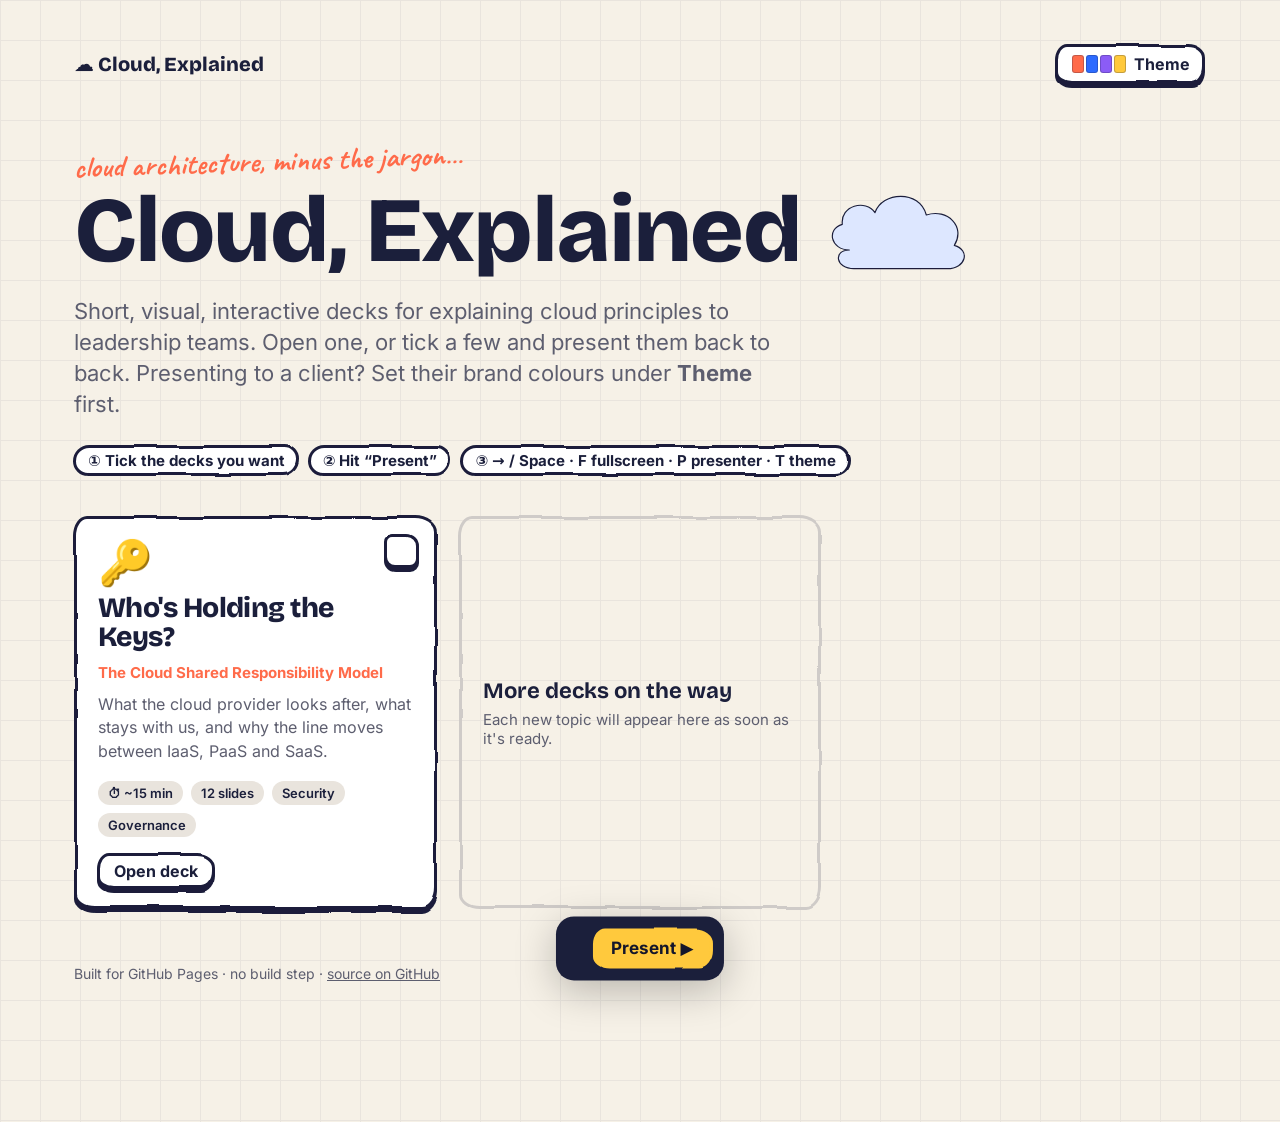
==== commit cc9b68f1: "Add whiteboard sketch house style and rebuild Shared Responsibility deck Co-Authored-By: Claude Opus" ====
--- a/index.html
+++ b/index.html
@@ -12,8 +12,8 @@
   <style>
     html, body { overflow: auto; background-color: var(--paper); height: auto; min-height: 100%; }
     body {
-      background-image: radial-gradient(var(--dot) 1.2px, transparent 1.2px);
-      background-size: 26px 26px;
+      background-image: linear-gradient(var(--grid) 1px, transparent 1px), linear-gradient(90deg, var(--grid) 1px, transparent 1px);
+      background-size: 40px 40px;
       transition: background-color .3s;
     }
     .wrap { max-width: 1180px; margin: 0 auto; padding: 40px 24px 140px; }
@@ -27,7 +27,8 @@
 
     header .kicker { font-size: 14px; }
     header h1 { font-size: clamp(48px, 8vw, 92px); }
-    header h1 .cloud { display: inline-block; animation: bob 4s ease-in-out infinite; }
+    header h1 .cloud { display: inline-block; width: 150px; height: 84px; vertical-align: middle; animation: bob 4s ease-in-out infinite; }
+    header .scribble { font-size: 30px; margin-bottom: 6px; }
     @keyframes bob { 50% { transform: translateY(-8px) rotate(-3deg); } }
     header p { font-size: clamp(18px, 2.2vw, 22px); color: var(--ink-soft); max-width: 720px; margin: 18px 0 0; }
     .how { display: flex; flex-wrap: wrap; gap: 10px; margin: 26px 0 40px; }
@@ -35,19 +36,15 @@
 
     .grid { display: grid; grid-template-columns: repeat(auto-fill, minmax(320px, 1fr)); gap: 22px; }
     .deck-card {
-      position: relative;
-      background: var(--surface);
-      border: 3px solid var(--ink);
-      border-radius: 20px;
-      box-shadow: 0 4px 0 var(--ink);
+      --sk-shadow: 0 4px 0 var(--ink);
       padding: 24px 24px 20px;
       display: flex; flex-direction: column; gap: 10px;
       transition: transform .15s var(--ease), box-shadow .15s var(--ease), background .2s;
       cursor: pointer;
     }
-    .deck-card:hover { transform: translateY(-3px); box-shadow: 0 7px 0 var(--ink); }
+    .deck-card:hover { transform: translateY(-3px); --sk-shadow: 0 7px 0 var(--ink); }
     .deck-card:focus-visible { outline: 4px solid var(--sun); outline-offset: 4px; }
-    .deck-card.is-selected { background: var(--sun-soft); }
+    .deck-card.is-selected { --sk-fill: var(--sun-soft); }
     .deck-card .icon { font-size: 44px; line-height: 1; }
     .deck-card h2 { font-size: 28px; margin: 0; }
     .deck-card .sub { font-weight: 700; color: var(--customer); font-size: 15px; margin: 0; }
@@ -57,14 +54,15 @@
     .deck-card .actions { display: flex; gap: 10px; align-items: center; margin-top: 6px; }
     .deck-card .btn { font-size: 16px; padding: 8px 16px; border-radius: 10px; text-decoration: none; }
     .check {
-      position: absolute; top: 18px; right: 18px;
-      width: 34px; height: 34px; border-radius: 10px;
-      border: 3px solid var(--ink); background: var(--surface);
+      position: absolute !important; top: 18px; right: 18px;
+      width: 34px; height: 34px;
+      --sk-radius: 8px 12px 9px 11px;
       display: grid; place-items: center; font-weight: 800; font-size: 16px;
     }
-    .is-selected .check { background: var(--ink); color: var(--sun); }
+    .is-selected .check { --sk-fill: var(--ink); color: var(--sun); }
     .more {
-      border: 3px dashed var(--line); border-radius: 20px; padding: 24px;
+      --sk-fill: transparent; --sk-stroke: var(--line);
+      padding: 24px;
       display: flex; flex-direction: column; justify-content: center; gap: 6px;
       color: var(--ink-soft); font-size: 15px;
     }
@@ -81,7 +79,7 @@
     }
     .tray.is-visible { transform: translate(-50%, 0); }
     .tray .order { font-size: 15px; color: var(--on-deep-soft); overflow: hidden; text-overflow: ellipsis; white-space: nowrap; }
-    .tray .btn { font-size: 17px; padding: 10px 18px; background: var(--sun); color: var(--on-sun); white-space: nowrap; }
+    .tray .btn { font-size: 17px; padding: 10px 18px; --sk-fill: var(--sun); --sk-stroke: var(--sun); --sk-shadow: none; color: var(--on-sun); white-space: nowrap; }
     footer { margin-top: 56px; font-size: 14px; color: var(--ink-soft); }
     footer a { color: inherit; }
   </style>
@@ -98,8 +96,8 @@
     </div>
 
     <header>
-      <p class="kicker">Cloud architecture, minus the jargon</p>
-      <h1>Cloud, Explained <span class="cloud">☁️</span></h1>
+      <p class="scribble">cloud architecture, minus the jargon…</p>
+      <h1>Cloud, Explained <svg class="cloud doodle" viewBox="0 30 640 360" aria-hidden="true"><use href="#ce-doodle-cloud"/></svg></h1>
       <p>Short, visual, interactive decks for explaining cloud principles to leadership teams. Open one, or tick a few and present them back to back. Presenting to a client? Set their brand colours under <b>Theme</b> first.</p>
       <div class="how">
         <span class="pill">① Tick the decks you want</span>
@@ -120,6 +118,7 @@
     <button class="btn" id="present" type="button">Present ▶</button>
   </div>
 
+  <script src="assets/sketch.js"></script>
   <script src="decks/registry.js"></script>
   <script>
     (function () {
@@ -131,13 +130,13 @@
 
       decks.forEach((d) => {
         const card = document.createElement("article");
-        card.className = "deck-card";
+        card.className = "deck-card sk";
         card.dataset.id = d.id;
         card.tabIndex = 0;
         card.setAttribute("role", "checkbox");
         card.setAttribute("aria-checked", "false");
         card.innerHTML = `
-          <span class="check" aria-hidden="true"></span>
+          <span class="check sk" aria-hidden="true"></span>
           <div class="icon" aria-hidden="true">${d.icon}</div>
           <h2>${d.title}</h2>
           <p class="sub">${d.subtitle}</p>
@@ -150,7 +149,7 @@
       });
 
       const more = document.createElement("div");
-      more.className = "more";
+      more.className = "more sk";
       more.innerHTML = `<b>More decks on the way</b>Each new topic will appear here as soon as it's ready.`;
       grid.appendChild(more);
 
--- a/assets/engine.css
+++ b/assets/engine.css
@@ -14,6 +14,10 @@
 @font-face { font-family: "Inter"; font-weight: 500; font-display: swap; src: url("fonts/inter-latin-500-normal.woff2") format("woff2"); }
 @font-face { font-family: "Inter"; font-weight: 600; font-display: swap; src: url("fonts/inter-latin-600-normal.woff2") format("woff2"); }
 @font-face { font-family: "Inter"; font-weight: 700; font-display: swap; src: url("fonts/inter-latin-700-normal.woff2") format("woff2"); }
+@font-face { font-family: "Caveat"; font-weight: 500; font-display: swap; src: url("fonts/caveat-latin-500-normal.woff2") format("woff2"); }
+@font-face { font-family: "Caveat"; font-weight: 700; font-display: swap; src: url("fonts/caveat-latin-700-normal.woff2") format("woff2"); }
+@font-face { font-family: "Kalam"; font-weight: 400; font-display: swap; src: url("fonts/kalam-latin-400-normal.woff2") format("woff2"); }
+@font-face { font-family: "Kalam"; font-weight: 700; font-display: swap; src: url("fonts/kalam-latin-700-normal.woff2") format("woff2"); }
 
 :root {
   /* ---- Theme tokens: fallbacks only. assets/theme.js overrides these. ---- */
@@ -55,10 +59,17 @@
   --on-good: #ffffff;
   --on-bad: #ffffff;
   --ink-rgb: 27, 31, 59;
+  --grid: #e9e3d8;          /* whiteboard grid lines */
+
+  /* Not themed on purpose: a natural skin tone for doodle characters. theme-exempt */
+  --skin: #ffdcc2;
+  --hair: #3a2d2a;  /* theme-exempt: natural hair colour for doodle characters */
 
   /* ---- Type, shape, motion ---- */
   --font-display: "Bricolage Grotesque", "Segoe UI", system-ui, sans-serif;
   --font-body: "Inter", "Segoe UI", system-ui, sans-serif;
+  --font-hand: "Caveat", "Segoe Print", "Comic Sans MS", cursive;   /* scribbled notes */
+  --font-label: "Kalam", "Segoe Print", "Comic Sans MS", cursive;   /* hand-lettered labels */
   --radius: 22px;
   --border: 3px solid var(--ink);
   --shadow: 0 2px 0 var(--ink), 0 10px 30px rgba(var(--ink-rgb), 0.08);
@@ -93,8 +104,11 @@
   background-color: var(--paper);
   border-radius: 6px;
   overflow: hidden;
-  background-image: radial-gradient(var(--dot) 1.2px, transparent 1.2px);
-  background-size: 26px 26px;
+  /* whiteboard grid paper */
+  background-image:
+    linear-gradient(var(--grid) 1px, transparent 1px),
+    linear-gradient(90deg, var(--grid) 1px, transparent 1px);
+  background-size: 40px 40px;
   transition: background-color 0.3s;
 }
 
@@ -153,18 +167,61 @@
 .dark .lead { color: var(--on-deep-soft); }
 .small { font-size: 20px; color: var(--ink-soft); }
 
-.hl { background: linear-gradient(transparent 58%, var(--sun) 58%); padding: 0 4px; }
+/* Highlighter-pen underline (single line of text). */
+.hl { position: relative; isolation: isolate; padding: 0 4px; white-space: nowrap; }
+.hl::before {
+  content: "";
+  position: absolute;
+  left: -2px; right: -2px; bottom: 0.06em;
+  height: 0.42em;
+  background: var(--sun);
+  border-radius: 6px 14px 8px 12px;
+  transform: rotate(-1deg);
+  filter: url(#ce-rough);
+  z-index: -1;
+}
+/* Dark themes: a full-height marker block with readable text on top */
+[data-theme-scheme="dark"] .hl { color: var(--on-sun); }
+[data-theme-scheme="dark"] .hl::before { bottom: -0.04em; height: 1.04em; }
 .c-provider { color: var(--provider); }
 .c-customer { color: var(--customer); }
 .c-shared { color: var(--shared); }
 
 /* ---------- Common building blocks ---------- */
 
+/* ---------- Sketch kit: hand-drawn boxes ----------
+   Any element with .sk (and .card, .btn, .pill, .note, which are .sk by default)
+   draws its fill and border on a ::before layer that runs through the #ce-rough
+   filter (injected by assets/sketch.js). The text stays crisp, and only the edges wobble.
+   Customise with custom properties instead of background/border:
+     --sk-fill    fill (any background value, incl. gradients)   default var(--surface)
+     --sk-stroke  outline colour                                  default var(--ink)
+     --sk-width   outline width                                   default 3px
+     --sk-radius  corner shape                                    default hand-drawn
+     --sk-shadow  offset shadow                                   default none
+   .sk sets position: relative. Absolutely positioned elements can override it. */
+.sk, .card, .btn, .pill, .note {
+  position: relative;
+  isolation: isolate;
+  background: none;
+  border: 0;
+}
+.sk::before, .card::before, .btn::before, .pill::before, .note::before {
+  content: "";
+  position: absolute;
+  inset: 0;
+  z-index: -1;
+  background: var(--sk-fill, var(--surface));
+  border: var(--sk-width, 3px) solid var(--sk-stroke, var(--ink));
+  border-radius: var(--sk-radius, 14px 22px 16px 20px / 20px 16px 22px 14px);
+  box-shadow: var(--sk-shadow, none);
+  filter: url(#ce-rough);
+  pointer-events: none;
+  transition: background 0.2s, box-shadow 0.12s var(--ease);
+}
+
 .card {
-  background: var(--surface);
-  border: var(--border);
-  border-radius: var(--radius);
-  box-shadow: var(--shadow);
+  --sk-shadow: 5px 6px 0 rgba(var(--ink-rgb), 0.12);
   padding: 28px 30px;
 }
 
@@ -173,11 +230,9 @@
   align-items: center;
   gap: 10px;
   padding: 8px 18px;
-  border-radius: 999px;
-  border: var(--border);
   font-weight: 700;
   font-size: 20px;
-  background: var(--surface);
+  --sk-radius: 999px 900px 999px 920px;
 }
 .pill .dot { width: 16px; height: 16px; border-radius: 50%; }
 
@@ -198,24 +253,54 @@
   font-weight: 700;
   font-size: 24px;
   padding: 14px 28px;
-  border-radius: 14px;
-  border: var(--border);
-  background: var(--surface);
   color: var(--ink);
   cursor: pointer;
-  box-shadow: 0 4px 0 var(--ink);
-  transition: transform 0.12s var(--ease), box-shadow 0.12s var(--ease), background 0.2s;
-}
-.btn:hover { transform: translateY(-2px); box-shadow: 0 6px 0 var(--ink); }
-.btn:active { transform: translateY(3px); box-shadow: 0 1px 0 var(--ink); }
-.btn.is-on { background: var(--ink); color: var(--on-ink); }
+  --sk-shadow: 0 4px 0 var(--ink);
+  --sk-radius: 12px 18px 14px 16px / 16px 14px 18px 12px;
+  transition: transform 0.12s var(--ease);
+}
+.btn:hover { transform: translateY(-2px); --sk-shadow: 0 6px 0 var(--ink); }
+.btn:active { transform: translateY(3px); --sk-shadow: 0 1px 0 var(--ink); }
+.btn.is-on { --sk-fill: var(--ink); color: var(--on-ink); }
 .btn:focus-visible { outline: 4px solid var(--sun); outline-offset: 3px; }
 
+/* Sticky note */
+.note {
+  --sk-fill: var(--sun-soft);
+  --sk-radius: 4px 4px 34px 4px;
+  --sk-shadow: 6px 8px 0 rgba(var(--ink-rgb), 0.12);
+  padding: 26px 30px;
+  transform: rotate(-1.5deg);
+}
+.note .note-title { font-family: var(--font-label); font-weight: 700; font-size: 30px; margin: 0 0 6px; }
+
+/* Handwriting */
+.scribble {
+  font-family: var(--font-hand);
+  font-weight: 700;
+  color: var(--customer);
+  display: inline-block;
+  transform: rotate(-2deg);
+  line-height: 1.05;
+}
+.scribble.c-provider { color: var(--provider); }
+.scribble.c-ink { color: var(--ink); }
+.hand { font-family: var(--font-label); }
+.kicker.scribble { font-size: 40px; letter-spacing: 0; text-transform: none; font-weight: 700; margin: 0 0 18px; }
+.scribble { white-space: nowrap; }
+
+/* Hand-drawn lines and arrows in inline SVG */
+.sk-line { fill: none; stroke: var(--ink); stroke-width: 4; stroke-linecap: round; stroke-linejoin: round; filter: url(#ce-rough-soft); }
+.sk-line.dashed { stroke-dasharray: 16 12; }
+.doodle { display: block; overflow: visible; }
+
 /* Responsibility fills — use these instead of raw colours */
-.fill-customer { background: var(--customer); color: var(--on-customer); }
-.fill-provider { background: var(--provider); color: var(--on-provider); }
-.fill-shared { background: repeating-linear-gradient(-45deg, var(--shared) 0 18px, var(--shared-deep) 18px 36px); color: var(--on-shared); }
-.fill-sun { background: var(--sun); color: var(--on-sun); }
+.fill-customer { --sk-fill: var(--customer); color: var(--on-customer); }
+.fill-provider { --sk-fill: var(--provider); color: var(--on-provider); }
+.fill-shared { --sk-fill: repeating-linear-gradient(-45deg, var(--shared) 0 18px, var(--shared-deep) 18px 36px); color: var(--on-shared); }
+.fill-sun { --sk-fill: var(--sun); color: var(--on-sun); }
+.fill-customer:not(.sk, .card, .btn, .pill, .note), .fill-provider:not(.sk, .card, .btn, .pill, .note),
+.fill-shared:not(.sk, .card, .btn, .pill, .note), .fill-sun:not(.sk, .card, .btn, .pill, .note) { background: var(--sk-fill); }
 
 /* ---------- Step-by-step reveals ---------- */
 
@@ -334,6 +419,10 @@
   outline: 10px solid transparent;
 }
 body.ce-overview .slide.dark { background-color: var(--deep); }
+body.ce-overview .slide:not(.dark) {
+  background-image: linear-gradient(var(--grid) 1px, transparent 1px), linear-gradient(90deg, var(--grid) 1px, transparent 1px);
+  background-size: 40px 40px;
+}
 body.ce-overview .slide.is-active { outline-color: var(--sun); }
 body.ce-overview .step { opacity: 1; transform: none; }
 body.ce-overview .ce-client-logo { display: none; }
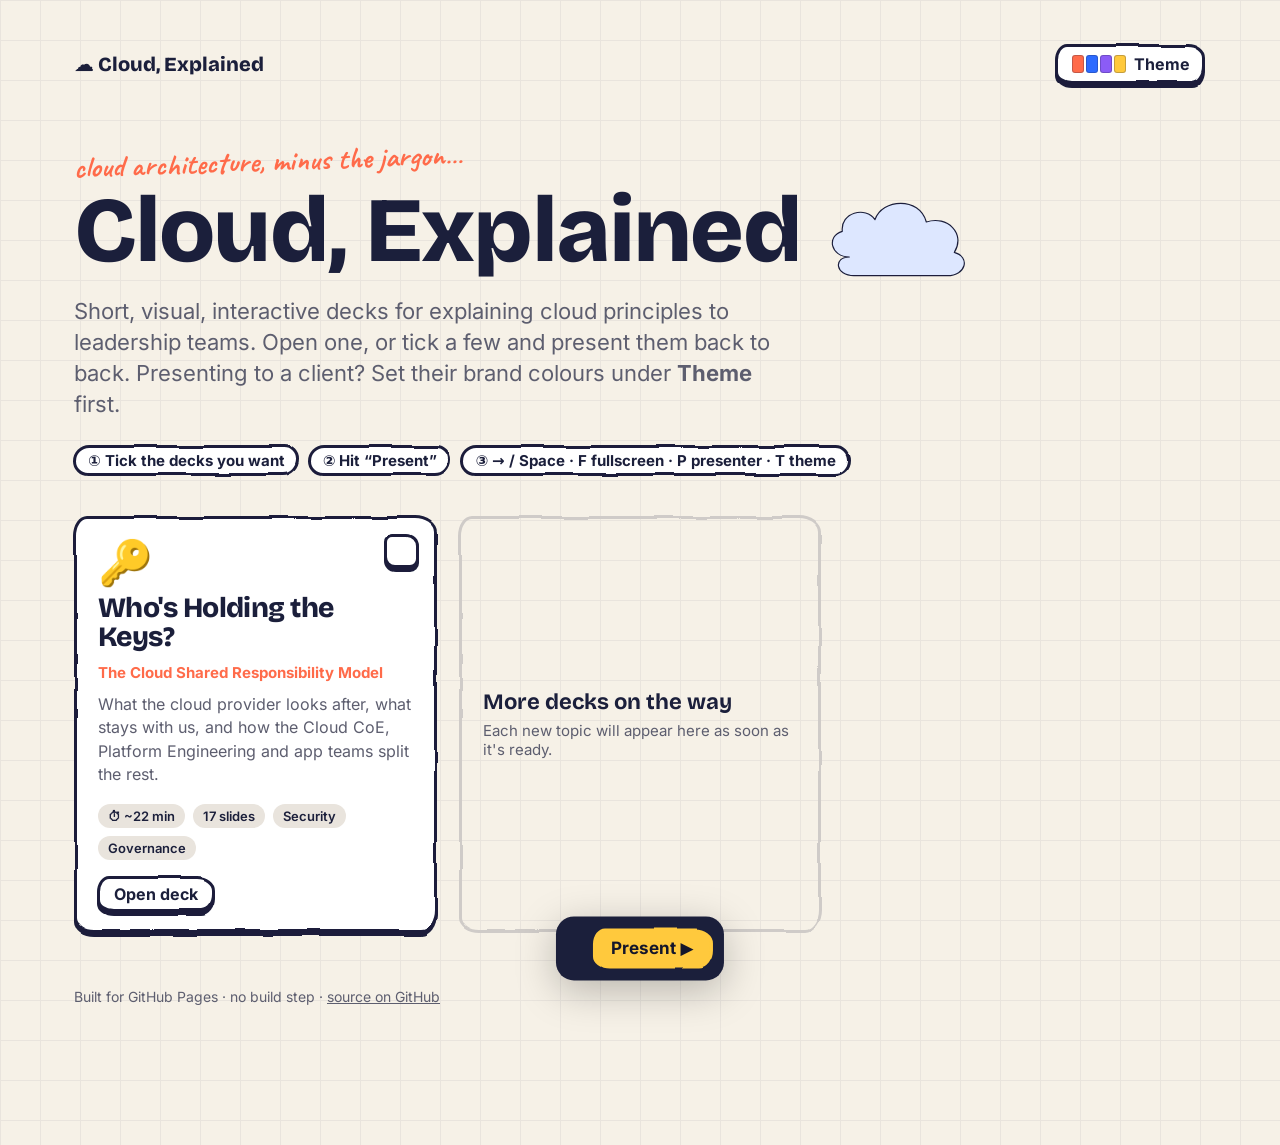
==== commit 9fde2663: "Add operating model (CoE, CPE, app teams) to Shared Responsibility deck; fix doodle viewBox offsets " ====
--- a/index.html
+++ b/index.html
@@ -97,7 +97,7 @@
 
     <header>
       <p class="scribble">cloud architecture, minus the jargon…</p>
-      <h1>Cloud, Explained <svg class="cloud doodle" viewBox="0 30 640 360" aria-hidden="true"><use href="#ce-doodle-cloud"/></svg></h1>
+      <h1>Cloud, Explained <svg class="cloud doodle" viewBox="0 0 640 360" aria-hidden="true"><use href="#ce-doodle-cloud"/></svg></h1>
       <p>Short, visual, interactive decks for explaining cloud principles to leadership teams. Open one, or tick a few and present them back to back. Presenting to a client? Set their brand colours under <b>Theme</b> first.</p>
       <div class="how">
         <span class="pill">① Tick the decks you want</span>
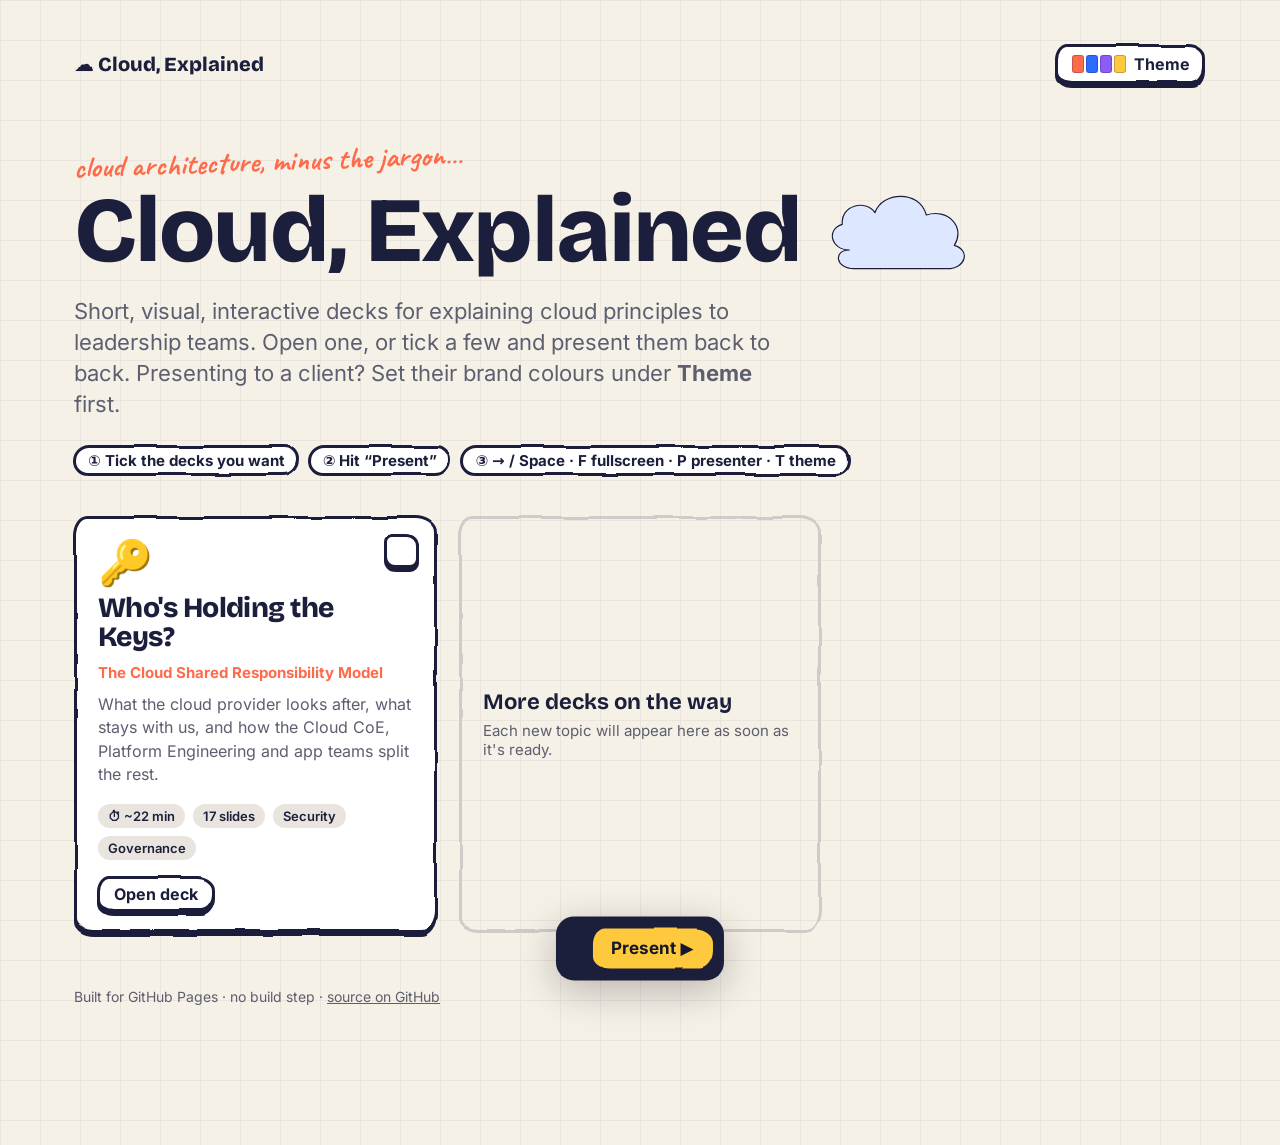
==== commit 637471c5: "Adopt whiteboard sketch house style (#5) ## What Adopts **mockup A, "whiteboard sketch"**, as the ho" ====
--- a/index.html
+++ b/index.html
@@ -97,7 +97,7 @@
 
     <header>
       <p class="scribble">cloud architecture, minus the jargon…</p>
-      <h1>Cloud, Explained <svg class="cloud doodle" viewBox="0 0 640 360" aria-hidden="true"><use href="#ce-doodle-cloud"/></svg></h1>
+      <h1>Cloud, Explained <svg class="cloud doodle" viewBox="0 30 640 360" aria-hidden="true"><use href="#ce-doodle-cloud"/></svg></h1>
       <p>Short, visual, interactive decks for explaining cloud principles to leadership teams. Open one, or tick a few and present them back to back. Presenting to a client? Set their brand colours under <b>Theme</b> first.</p>
       <div class="how">
         <span class="pill">① Tick the decks you want</span>
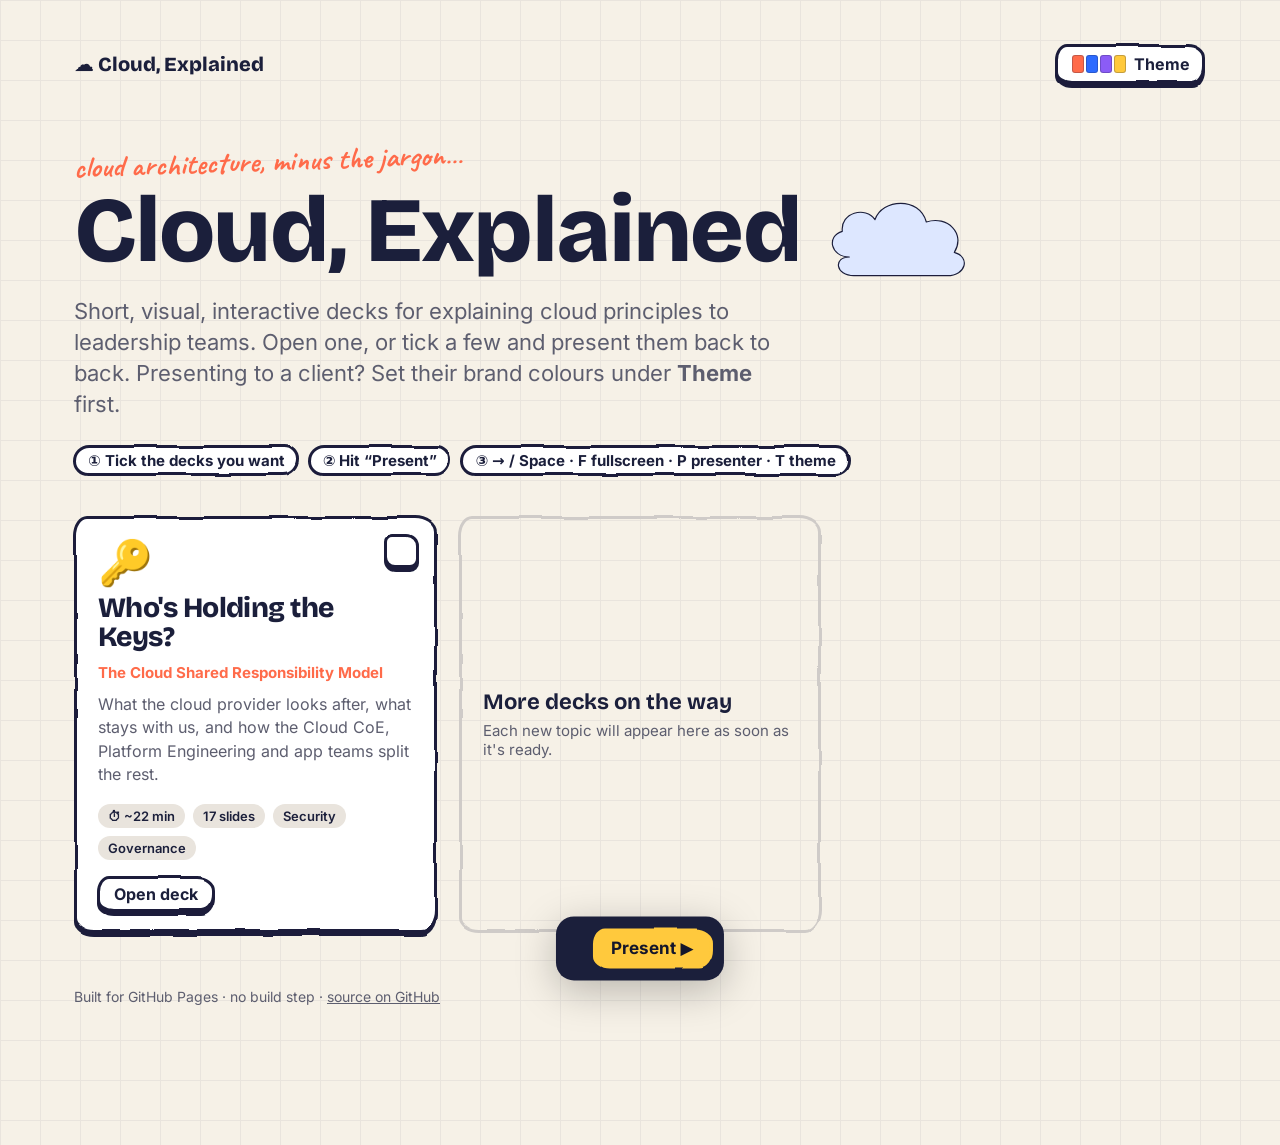
==== commit 2de46b4e: "Add operating model to Shared Responsibility deck (#6) ## What Adds **Part 2: Inside "us"** to the S" ====
--- a/index.html
+++ b/index.html
@@ -97,7 +97,7 @@
 
     <header>
       <p class="scribble">cloud architecture, minus the jargon…</p>
-      <h1>Cloud, Explained <svg class="cloud doodle" viewBox="0 30 640 360" aria-hidden="true"><use href="#ce-doodle-cloud"/></svg></h1>
+      <h1>Cloud, Explained <svg class="cloud doodle" viewBox="0 0 640 360" aria-hidden="true"><use href="#ce-doodle-cloud"/></svg></h1>
       <p>Short, visual, interactive decks for explaining cloud principles to leadership teams. Open one, or tick a few and present them back to back. Presenting to a client? Set their brand colours under <b>Theme</b> first.</p>
       <div class="how">
         <span class="pill">① Tick the decks you want</span>
